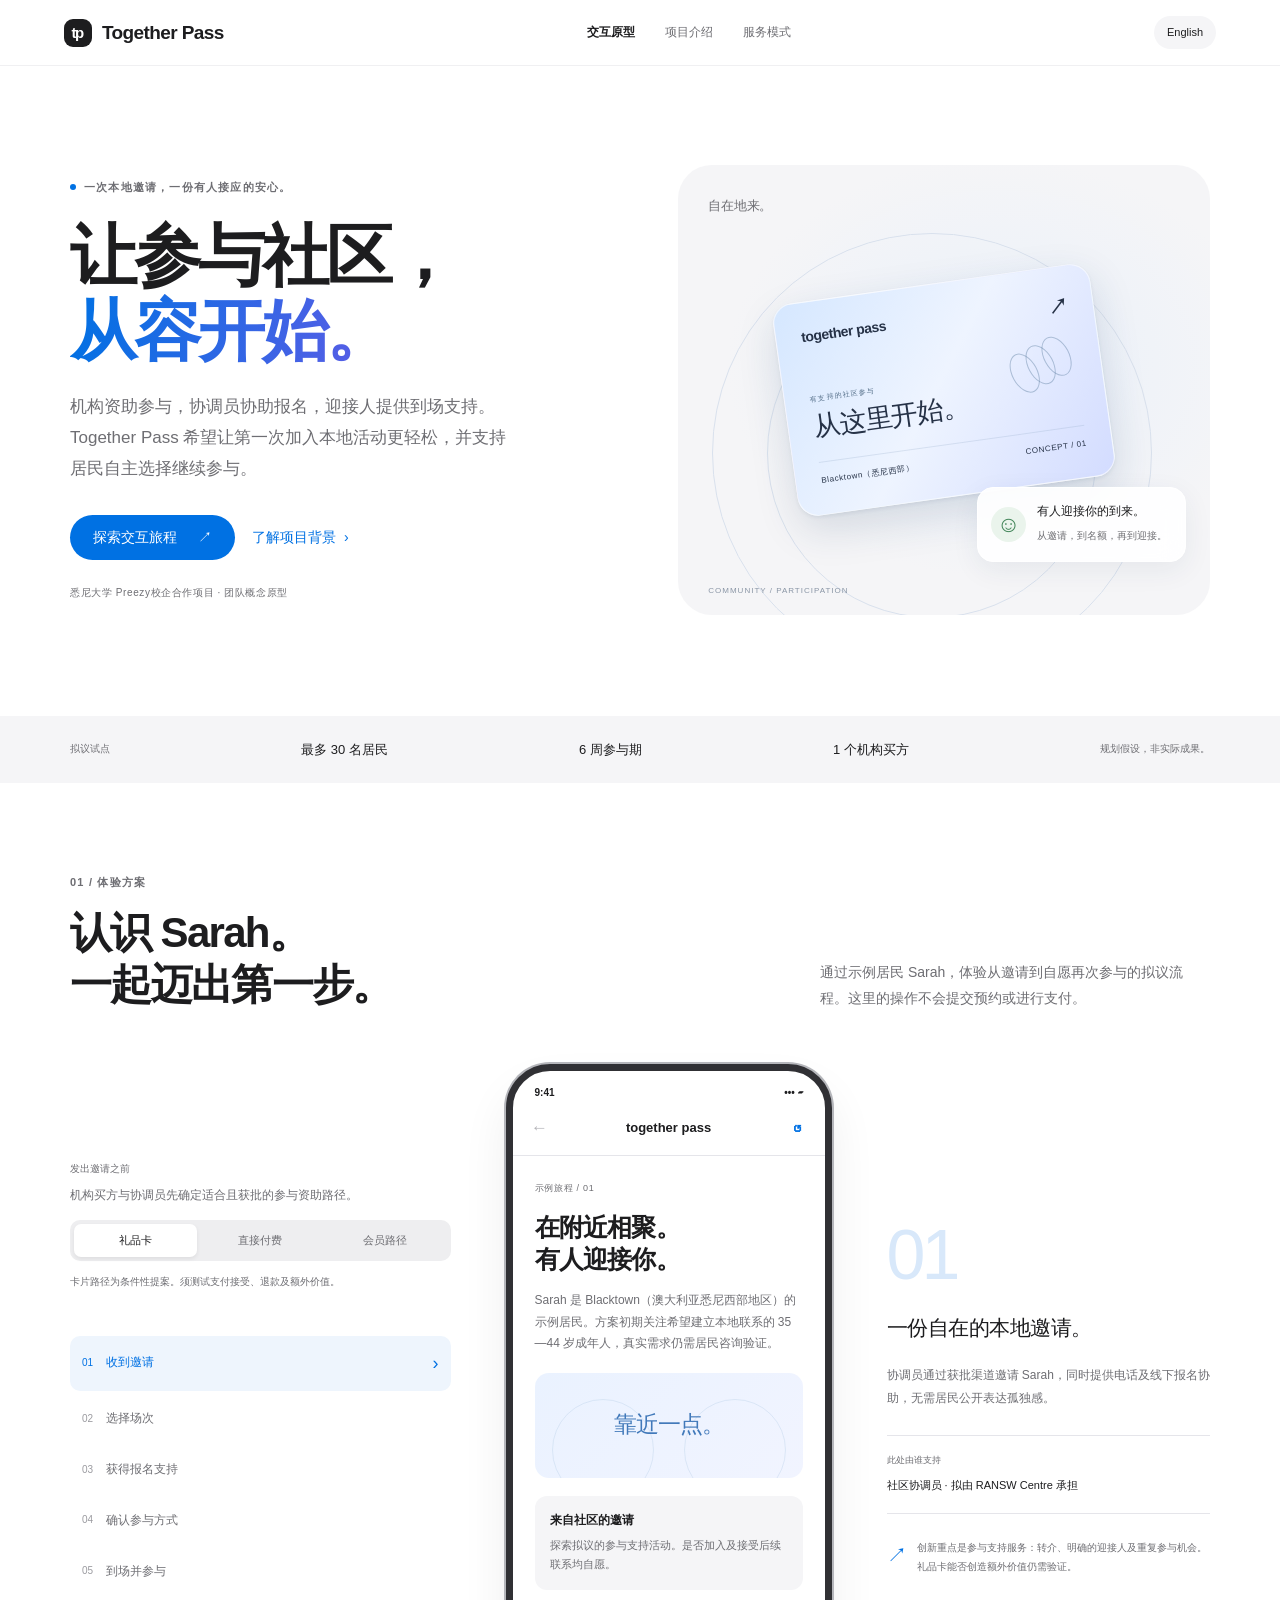
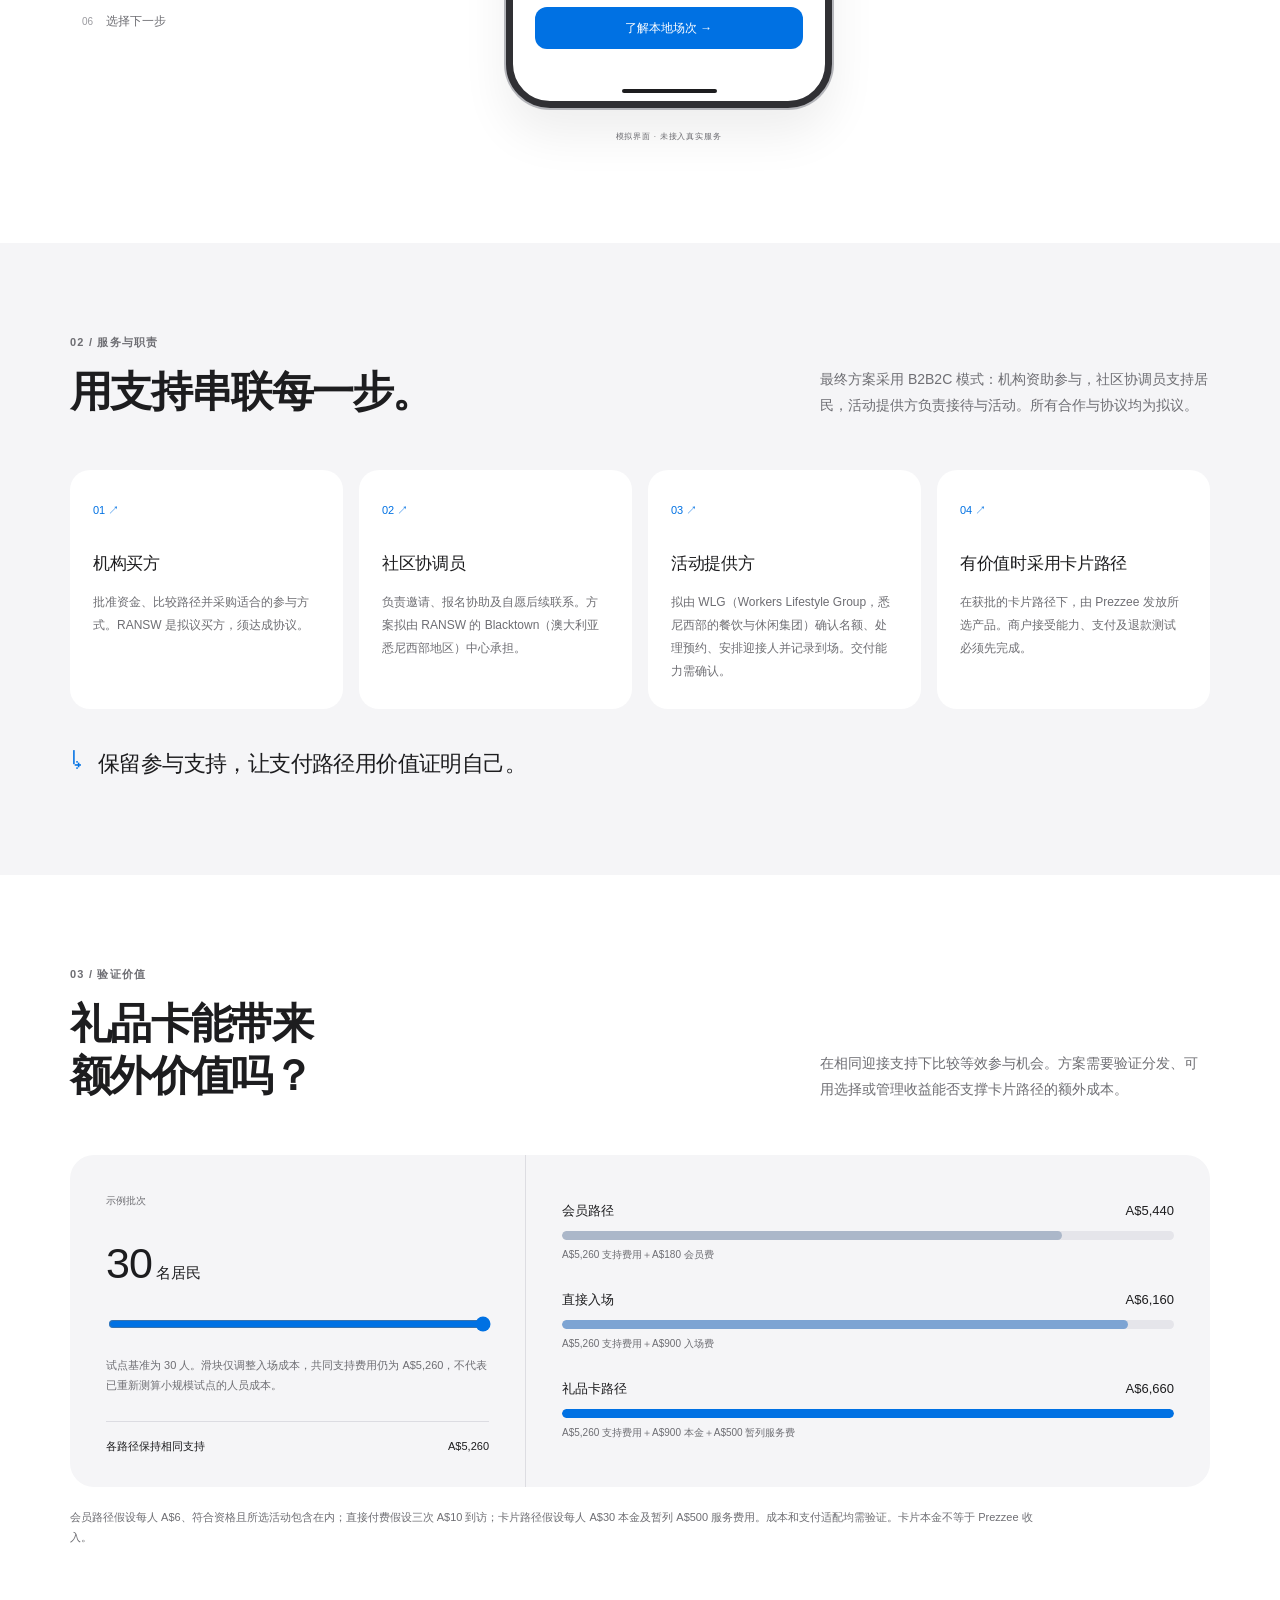
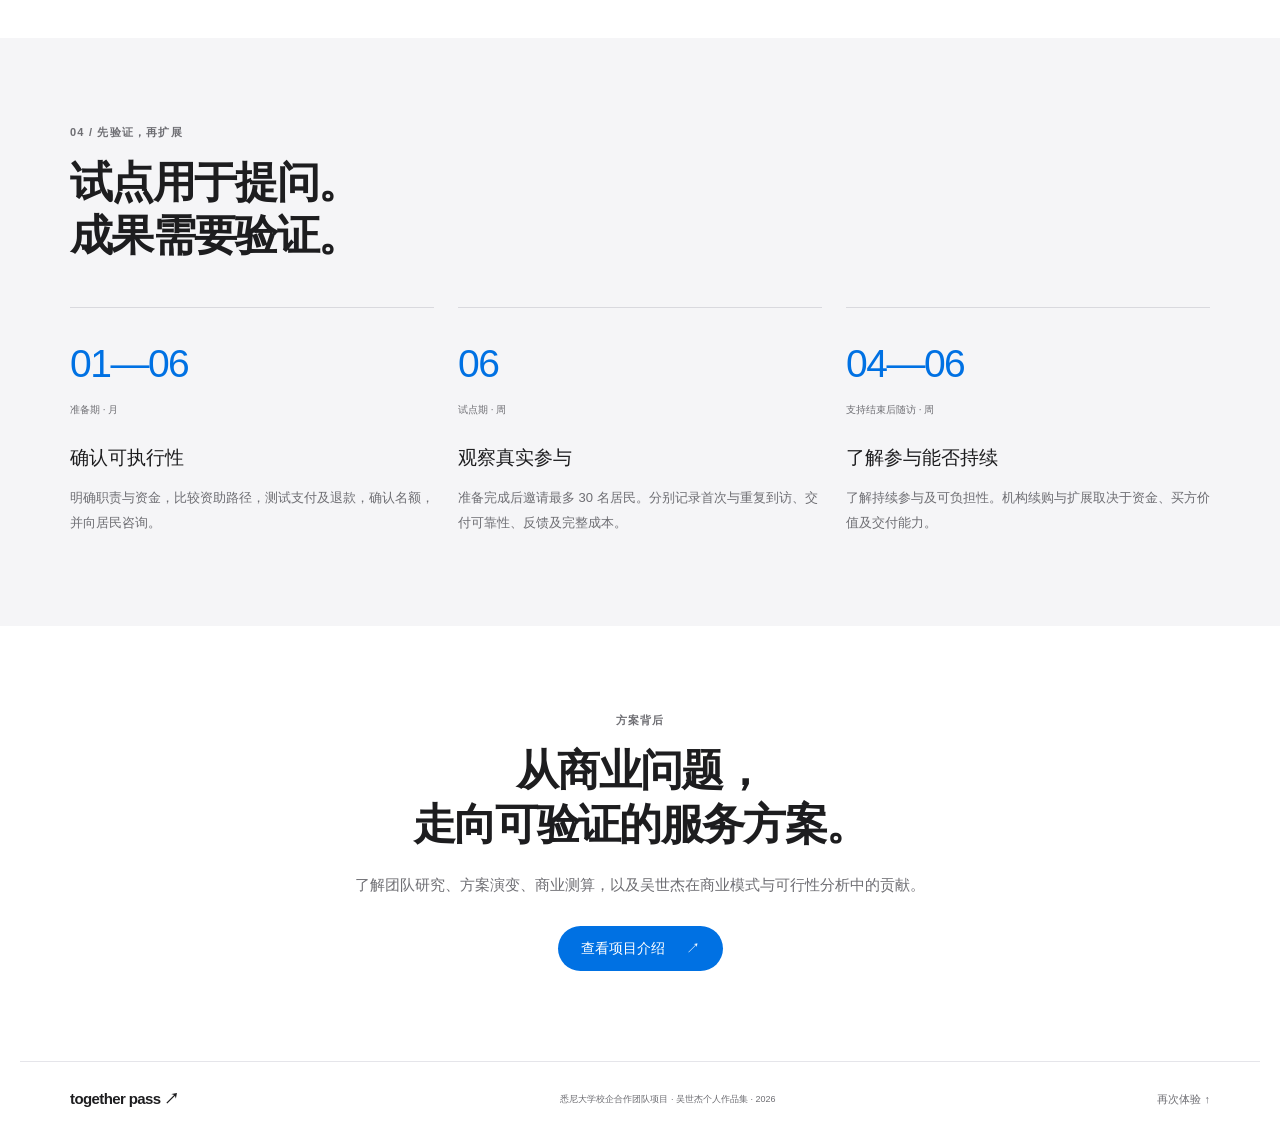
==== index.html @ b53e5f8d "Publish Together Pass showcase in its dedicated repository" ====
<!doctype html><html lang="zh-CN"><head><meta charset="UTF-8"><meta name="viewport" content="width=device-width,initial-scale=1"><meta name="description" content="Together Pass 是悉尼大学校企合作团队项目的机构资助社区参与方案。在这里体验居民参与旅程、资助路径与试点测算。"><meta name="theme-color" content="#f5f5f7"><title>Together Pass · 社区参与支持原型</title><link rel="stylesheet" href="style.css"></head><body>
<header><a class="brand" href="index.html"><span class="brandmark">tp</span>Together Pass</a><nav aria-label="页面导航"><a href="index.html" aria-current="page" data-en="Interactive prototype" data-zh="交互原型"></a><a href="about.html" data-en="About the project" data-zh="项目介绍"></a><a href="index.html#model" data-en="Service model" data-zh="服务模式"></a></nav><button class="lang" id="lang" aria-label="切换为英文">English</button></header>
<main><section class="hero wrap"><div class="hero-copy"><div class="eyebrow"><span class="dot"></span><span data-en="A LOCAL INVITATION. A HUMAN WELCOME." data-zh="一次本地邀请，一份有人接应的安心。"></span></div><h1 data-en="A supported start.<br>A local <i>connection.</i>" data-zh="让参与社区，<br><i>从容开始。</i>"></h1><p class="lede" data-en="An institution funds access. A coordinator helps you join. A named host welcomes you. Explore a proposed service that supports the first visit and the choice to return." data-zh="机构资助参与，协调员协助报名，迎接人提供到场支持。Together Pass 希望让第一次加入本地活动更轻松，并支持居民自主选择继续参与。"></p><a class="button dark" href="#experience"><span data-en="Explore the interactive journey" data-zh="探索交互旅程"></span><span>↗</span></a><a class="hero-about" href="about.html" data-en="Discover the project <span>›</span>" data-zh="了解项目背景 <span>›</span>"></a><div class="hero-caption" data-en="UNIVERSITY OF SYDNEY · INDUSTRY COLLABORATION · GROUP PROJECT" data-zh="悉尼大学 Preezy校企合作项目 · 团队概念原型"></div></div><div class="hero-art" aria-label="Illustration of a community invitation"><div class="orbit o1"></div><div class="orbit o2"></div><span class="art-note" data-en="Come as you are." data-zh="自在地来。"></span><div class="pass"><div class="pass-top">together pass <span>↗</span></div><div class="pass-symbol"><span></span><span></span><span></span></div><div class="pass-label" data-en="SUPPORTED COMMUNITY ACCESS" data-zh="有支持的社区参与"></div><h2 data-en="A place to begin." data-zh="从这里开始。"></h2><div class="pass-bottom"><span data-en="BLACKTOWN, WESTERN SYDNEY" data-zh="Blacktown（悉尼西部）"></span><span>CONCEPT / 01</span></div></div><div class="welcome-note"><span class="mini-people">☺</span><div><strong data-en="Someone to welcome you." data-zh="有人迎接你的到来。"></strong><small data-en="An invitation. A place. A welcome." data-zh="从邀请，到名额，再到迎接。"></small></div></div><span class="art-index">COMMUNITY / PARTICIPATION</span></div></section>
<div class="context-strip"><div class="wrap"><span data-en="PROPOSED PILOT" data-zh="拟议试点"></span><strong data-en="Up to 30 residents" data-zh="最多 30 名居民"></strong><strong data-en="6 weeks of participation" data-zh="6 周参与期"></strong><strong data-en="1 institutional buyer" data-zh="1 个机构买方"></strong><span data-en="Planning assumptions, not results." data-zh="规划假设，非实际成果。"></span></div></div>
<section class="wrap experience" id="experience"><div class="section-heading"><div><div class="eyebrow" data-en="01 / EXPERIENCE THE IDEA" data-zh="01 / 体验方案"></div><h2 data-en="Meet Sarah.<br>Take the first step." data-zh="认识 Sarah。<br>一起迈出第一步。"></h2></div><p data-en="An illustrative resident, a proposed service. Try the journey from invitation to a voluntary next visit. Nothing here submits a booking or processes a payment." data-zh="通过示例居民 Sarah，体验从邀请到自愿再次参与的拟议流程。这里的操作不会提交预约或进行支付。"></p></div><div class="demo-grid"><div class="journey-left"><div class="route-label" data-en="BEFORE THE INVITATION" data-zh="发出邀请之前"></div><p class="route-intro" data-en="The buyer and coordinator select a suitable, approved access route first." data-zh="机构买方与协调员先确定适合且获批的参与资助路径。"></p><div class="route-picker" role="group" aria-label="Illustrative access route"><button data-route="card"></button><button data-route="direct"></button><button data-route="member"></button></div><p class="route-warning" id="route-warning"></p><div id="steps" class="steps"></div></div><div class="phone-column"><div class="phone"><div class="phone-status"><span>9:41</span><span>••• ▰</span></div><div class="phone-nav"><button id="back" aria-label="Previous step">←</button><span>together pass</span><button id="reset" aria-label="Reset demo">↺</button></div><div id="phone-content" aria-live="polite"></div><div class="phone-home"></div></div><div class="simulation" data-en="SIMULATED INTERFACE · NO LIVE INTEGRATIONS" data-zh="模拟界面 · 未接入真实服务"></div></div><aside class="journey-aside"><div class="aside-number" id="step-number">01</div><h3 id="aside-title"></h3><p id="aside-description"></p><div class="handoff"><span data-en="WHO HELPS HERE" data-zh="此处由谁支持"></span><strong id="aside-owner"></strong></div><div class="quiet-note"><span>↗</span><p data-en="The innovation is the supported service: referrals, a named host and repeat opportunities. Whether a gift card adds value still needs testing." data-zh="创新重点是参与支持服务：转介、明确的迎接人及重复参与机会。礼品卡能否创造额外价值仍需验证。"></p></div></aside></div></section>
<section class="model-section" id="model"><div class="wrap"><div class="section-heading"><div><div class="eyebrow" data-en="02 / A SERVICE, SHARED RESPONSIBILITIES" data-zh="02 / 服务与职责"></div><h2 data-en="Support connects the pieces." data-zh="用支持串联每一步。"></h2></div><p data-en="The final proposal is B2B2C: an institution funds access, a community coordinator supports residents, and an activity provider hosts them. Partners and agreements remain proposed." data-zh="最终方案采用 B2B2C 模式：机构资助参与，社区协调员支持居民，活动提供方负责接待与活动。所有合作与协议均为拟议。"></p></div><div class="roles"><article><span class="role-icon">01 ↗</span><h3 data-en="Institutional buyer" data-zh="机构买方"></h3><p data-en="Approves funds, compares routes and purchases suitable access. RANSW is the proposed buyer, subject to agreement." data-zh="批准资金、比较路径并采购适合的参与方式。RANSW 是拟议买方，须达成协议。"></p></article><article><span class="role-icon">02 ↗</span><h3 data-en="Community coordinator" data-zh="社区协调员"></h3><p data-en="Manages invitations, registration help and opt-in follow-up. The proposal places this role at RANSW’s Blacktown Centre." data-zh="负责邀请、报名协助及自愿后续联系。方案拟由 RANSW 的 Blacktown（澳大利亚悉尼西部地区）中心承担。"></p></article><article><span class="role-icon">03 ↗</span><h3 data-en="Activity provider" data-zh="活动提供方"></h3><p data-en="Workers Lifestyle Group (WLG), a Western Sydney hospitality and leisure group, is the proposed provider: confirms places, handles bookings, names a host and records visits. Capacity needs confirmation." data-zh="拟由 WLG（Workers Lifestyle Group，悉尼西部的餐饮与休闲集团）确认名额、处理预约、安排迎接人并记录到场。交付能力需确认。"></p></article><article><span class="role-icon">04 ↗</span><h3 data-en="Card delivery, if useful" data-zh="有价值时采用卡片路径"></h3><p data-en="On an approved card route, Prezzee would deliver the selected product. Merchant acceptance and payment/refund tests come first." data-zh="在获批的卡片路径下，由 Prezzee 发放所选产品。商户接受能力、支付及退款测试必须先完成。"></p></article></div><div class="principle"><span>↳</span><p data-en="Keep the welcome. Choose the payment route that earns its place." data-zh="保留参与支持，让支付路径用价值证明自己。"></p></div></div></section>
<section class="wrap economics" id="economics"><div class="section-heading"><div><div class="eyebrow" data-en="03 / TEST THE VALUE" data-zh="03 / 验证价值"></div><h2 data-en="Does a card make<br>the difference?" data-zh="礼品卡能带来<br>额外价值吗？"></h2></div><p data-en="Compare equivalent access with the same welcome support. The proposal asks whether distribution, usable choice or administration benefits justify the card premium." data-zh="在相同迎接支持下比较等效参与机会。方案需要验证分发、可用选择或管理收益能否支撑卡片路径的额外成本。"></p></div><div class="cost-panel"><div class="cost-control"><span data-en="ILLUSTRATIVE COHORT" data-zh="示例批次"></span><h3><b id="count">30</b> <span data-en="residents" data-zh="名居民"></span></h3><input aria-label="Illustrative resident count" type="range" min="1" max="30" value="30" id="resident-count"><p data-en="The pilot reference case is 30 residents. This sensitivity tool changes access costs only; shared support stays at A$5,260. It does not re-cost staffing for a smaller pilot." data-zh="试点基准为 30 人。滑块仅调整入场成本，共同支持费用仍为 A$5,260，不代表已重新测算小规模试点的人员成本。"></p><div class="cost-key"><span data-en="Equal support in every route" data-zh="各路径保持相同支持"></span><strong>A$5,260</strong></div></div><div class="cost-bars" id="cost-bars"></div></div><p class="footnote" data-en="Membership assumes eligibility and included activities at A$6 per resident. Direct entry assumes three A$10 visits. Cards assume A$30 principal per resident plus a provisional A$500 service provision. All costs and acceptance require validation. Card principal is not Prezzee revenue." data-zh="会员路径假设每人 A$6、符合资格且所选活动包含在内；直接付费假设三次 A$10 到访；卡片路径假设每人 A$30 本金及暂列 A$500 服务费用。成本和支付适配均需验证。卡片本金不等于 Prezzee 收入。"></p></section>
<section class="roadmap-section"><div class="wrap"><div class="eyebrow" data-en="04 / VALIDATE BEFORE EXPANDING" data-zh="04 / 先验证，再扩展"></div><h2 data-en="A pilot is a question.<br>Not a promised outcome." data-zh="试点用于提问。<br>成果需要验证。"></h2><div class="roadmap"><article><span>01—06</span><small data-en="PREPARATION · MONTHS" data-zh="准备期 · 月"></small><h3 data-en="Make it workable" data-zh="确认可执行性"></h3><p data-en="Agree roles and funding, compare access routes, test payment and refunds, confirm capacity and consult residents." data-zh="明确职责与资金，比较资助路径，测试支付及退款，确认名额，并向居民咨询。"></p></article><article><span>06</span><small data-en="PILOT · WEEKS" data-zh="试点期 · 周"></small><h3 data-en="Observe participation" data-zh="观察真实参与"></h3><p data-en="After preparation, invite up to 30 residents. Record first and return visits, delivery reliability, feedback and full costs separately." data-zh="准备完成后邀请最多 30 名居民。分别记录首次与重复到访、交付可靠性、反馈及完整成本。"></p></article><article><span>04—06</span><small data-en="FOLLOW-UP · WEEKS AFTER SUPPORT" data-zh="支持结束后随访 · 周"></small><h3 data-en="See what continues" data-zh="了解参与能否持续"></h3><p data-en="Check continued attendance and affordability. Repeat orders and expansion depend on funding, buyer value and delivery capacity." data-zh="了解持续参与及可负担性。机构续购与扩展取决于资金、买方价值及交付能力。"></p></article></div></div></section>
<section class="project-teaser wrap"><div class="eyebrow" data-en="BEHIND THE CONCEPT" data-zh="方案背后"></div><h2 data-en="From a business question<br>to a service worth testing." data-zh="从商业问题，<br>走向可验证的服务方案。"></h2><p data-en="Explore the team’s research, design refinement, financial assumptions and Shijie Wu’s contribution." data-zh="了解团队研究、方案演变、商业测算，以及吴世杰在商业模式与可行性分析中的贡献。"></p><a class="button dark" href="about.html"><span data-en="About the project" data-zh="查看项目介绍"></span><span>↗</span></a></section>
</main><footer class="wrap"><a class="brand" href="#">together pass ↗</a><span data-en="UNIVERSITY OF SYDNEY · GROUP PROJECT · SHIJIE WU · 2026" data-zh="悉尼大学校企合作团队项目 · 吴世杰个人作品集 · 2026"></span><a href="#experience" data-en="Try again ↑" data-zh="再次体验 ↑"></a></footer><script src="app.js"></script></body></html>
---- style.css ----
:root{--paper:#fff;--ink:#1d1d1f;--muted:#6e6e73;--blue:#0071e3;--line:#d2d2d7;--soft:#f5f5f7;--plum:#1d1d1f;--orange:#0071e3;--cream:#f5f5f7}*{box-sizing:border-box}html{scroll-behavior:smooth;scroll-padding-top:86px}body{margin:0;background:var(--paper);color:var(--ink);font-family:-apple-system,BlinkMacSystemFont,'SF Pro Display','SF Pro Text','Helvetica Neue','PingFang SC','Microsoft YaHei',sans-serif;font-size:15px;line-height:1.65;-webkit-font-smoothing:antialiased}button,input,select,a{-webkit-tap-highlight-color:transparent}button,a{touch-action:manipulation}button{font:inherit;cursor:pointer}a{color:inherit;text-decoration:none}button:focus-visible,a:focus-visible,input:focus-visible,select:focus-visible,summary:focus-visible{outline:3px solid #0071e399;outline-offset:5px}button:disabled{cursor:not-allowed}header{height:66px;display:flex;align-items:center;justify-content:space-between;padding:0 max(5%,calc((100vw - 1220px)/2));border-bottom:1px solid #d2d2d755;background:#ffffffda;backdrop-filter:blur(24px);-webkit-backdrop-filter:blur(24px);position:sticky;top:0;z-index:20;gap:25px}.brand{font-weight:600;font-size:19px;display:flex;align-items:center;gap:10px;letter-spacing:-.6px;white-space:nowrap}.brandmark{background:#1d1d1f;color:white;border-radius:9px;width:28px;height:28px;font-size:15px;letter-spacing:-1.5px;text-align:center;line-height:28px;padding-right:2px}.edition{display:none}nav{display:flex;gap:30px;font-size:12px;align-items:center}nav a{color:var(--muted);white-space:nowrap}nav a:hover,nav a[aria-current]{color:var(--ink)}nav a[aria-current]{font-weight:600}.lang{border:0;background:#f5f5f7;border-radius:20px;padding:7px 13px;font-size:11px;color:var(--ink)}.wrap{max-width:1240px;margin:auto;padding-left:50px;padding-right:50px}.hero{display:grid;grid-template-columns:1.05fr 1fr;gap:50px;align-items:center;padding-top:88px;padding-bottom:90px;min-height:650px}.eyebrow{font-size:11px;letter-spacing:1.2px;font-weight:600;color:var(--muted);display:flex;align-items:center;gap:8px}.dot{width:6px;height:6px;border-radius:50%;background:var(--blue)}h1,h2,h3,h4,p{margin-top:0}h1{font-size:clamp(50px,5.2vw,70px);font-weight:600;line-height:1.12;letter-spacing:-3px;margin:23px 0 24px}h1 i{font-style:normal;background:linear-gradient(100deg,#0071e3,#5e5ce6);background-clip:text;-webkit-background-clip:text;color:transparent}.lede{font-size:17px;line-height:1.8;color:var(--muted);max-width:450px;margin-bottom:28px}.button{border:0;display:inline-flex;justify-content:center;align-items:center;gap:21px;padding:12px 23px;border-radius:25px;font-weight:400;font-size:14px;line-height:1.5}.dark{background:var(--blue);color:#fff}.dark:hover{background:#0077ed}.hero-about{display:inline-flex;color:var(--blue);align-items:center;gap:8px;font-size:14px;margin:14px 0 0 17px}.hero-caption{font-size:10px;color:var(--muted);letter-spacing:.6px;margin-top:25px}.hero-art{height:450px;position:relative;display:flex;align-items:center;justify-content:center;background:radial-gradient(ellipse at 60% 45%,#d7e9ff66,transparent 60%),var(--soft);border-radius:34px;overflow:hidden}.orbit{position:absolute;border:1px solid #d9e1ed;border-radius:50%;width:440px;height:440px;left:34px;top:68px}.o2{width:330px;height:330px;left:89px;top:123px}.art-note{position:absolute;top:30px;left:30px;font-size:13px;color:var(--muted);letter-spacing:-.2px}.pass{position:relative;transform:rotate(-8deg);width:320px;height:214px;box-shadow:0 15px 40px #193c6426,0 2px 4px #132b4a12;border:1px solid #fff9;border-radius:20px;background:linear-gradient(125deg,#d5e7ff 0%,#eef4ff 48%,#d3dcff 100%);padding:23px 25px;color:#263247}.pass-top{display:flex;justify-content:space-between;font-size:14px;font-weight:600;letter-spacing:-.5px}.pass-top>span{font-size:20px}.pass-symbol{display:flex;position:absolute;right:29px;top:72px;gap:0;transform:rotate(-20deg)}.pass-symbol span{height:42px;width:26px;border:1px solid #54759966;border-radius:50%;margin-left:-8px}.pass-label{font-size:7px;letter-spacing:1.2px;margin-top:35px;color:#56708a}.pass h2{font-size:27px;font-weight:500;letter-spacing:-1px;margin:6px 0 18px}.pass-bottom{display:flex;justify-content:space-between;border-top:1px solid #93a8c544;padding-top:11px;font-size:8px;letter-spacing:.6px}.welcome-note{position:absolute;bottom:53px;right:24px;display:flex;align-items:center;gap:11px;background:#ffffffe8;backdrop-filter:blur(12px);padding:14px 18px 14px 13px;border:1px solid white;border-radius:16px;box-shadow:0 8px 28px #16365612}.mini-people{background:#eaf4ec;color:#408457;display:flex;align-items:center;justify-content:center;font-size:23px;border-radius:50%;width:35px;height:35px}.welcome-note strong{font-size:12px;display:block;font-weight:500}.welcome-note small{font-size:10px;color:var(--muted)}.art-index{position:absolute;bottom:18px;left:30px;font-size:8px;letter-spacing:1px;color:#8995a5}.context-strip{background:var(--soft)}.context-strip .wrap{display:flex;align-items:center;justify-content:space-between;gap:15px;padding-top:23px;padding-bottom:23px}.context-strip span{font-size:10px;color:var(--muted)}.context-strip strong{font-size:13px;font-weight:500}.section-heading{display:flex;justify-content:space-between;gap:45px;align-items:flex-end;margin-bottom:52px}.section-heading h2,h2{font-size:42px;line-height:1.25;letter-spacing:-1.7px;font-weight:600;margin:15px 0 0}.section-heading>p{color:var(--muted);max-width:390px;font-size:14px;line-height:1.85;margin:0}.experience{padding-top:90px;padding-bottom:100px}.demo-grid{display:grid;grid-template-columns:1fr 350px .85fr;gap:43px;align-items:center}.route-label{font-size:10px;color:var(--muted);font-weight:500}.route-intro{font-size:12px;color:var(--muted);margin:8px 0 15px}.route-picker{display:flex;border-radius:10px;padding:4px;gap:2px;background:#eeeef0}.route-picker button{border:0;background:none;color:var(--muted);font-size:11px;padding:7px 6px;flex:1;border-radius:7px;white-space:nowrap}.route-picker button.active{background:#fff;color:var(--ink);box-shadow:0 2px 4px #00000012}.route-warning{font-size:10px;color:var(--muted);min-height:43px;margin:12px 0 20px;line-height:1.8}.steps{display:flex;flex-direction:column;gap:5px}.step{width:100%;display:flex;gap:13px;align-items:center;border:0;border-radius:10px;background:transparent;padding:13px 12px;text-align:left;font-size:12px;color:var(--muted)}.step span{font-size:10px;color:#9b9ba0}.step.active{font-weight:500;color:var(--blue);background:#eef5fd}.step.active span{color:var(--blue)}.step.active:after{content:'›';font-size:18px;margin-left:auto;color:var(--blue)}.phone{width:326px;margin:auto;background:#fff;border:7px solid #303034;border-radius:44px;box-shadow:0 0 0 2px #b5b6bb,0 26px 48px #00000012;height:644px;position:relative;overflow:hidden}.phone-status{padding:14px 22px 6px;display:flex;justify-content:space-between;font-size:10px;font-weight:600}.phone-nav{display:flex;align-items:center;justify-content:space-between;border-bottom:1px solid #e5e5ea;padding:6px 12px 12px;font-size:13px;font-weight:600}.phone-nav button{background:transparent;border:0;font-size:17px;width:30px;height:30px;color:var(--blue)}.phone-nav button:disabled{color:#b3b3b8}.phone-home{width:95px;height:4px;background:var(--ink);border-radius:5px;position:absolute;bottom:8px;left:calc(50% - 47px)}#phone-content{height:515px;overflow:auto;padding:25px 22px 30px;scrollbar-width:thin}.screen-tag{font-size:9px;letter-spacing:.7px;color:var(--muted)}.phone h3{font-size:25px;letter-spacing:-.8px;line-height:1.3;margin:15px 0 14px;font-weight:600}.phone p{font-size:12px;color:var(--muted);line-height:1.8;margin-bottom:17px}.phone .phone-button{display:block;width:100%;border:0;background:var(--blue);color:white;padding:12px 9px;font-size:12px;border-radius:12px;margin-top:17px;line-height:1.5}.phone .secondary{background:#f2f2f7;color:var(--blue);margin-top:8px}.screen-art{height:105px;background:linear-gradient(135deg,#eaf2ff,#f1f4ff);position:relative;border-radius:14px;margin:18px 0;display:flex;align-items:center;justify-content:center;overflow:hidden}.screen-art:before,.screen-art:after{content:'';position:absolute;width:100px;height:100px;border-radius:50%;border:1px solid #b9cfe866}.screen-art:before{left:17px;top:26px}.screen-art:after{right:17px;top:26px}.screen-art span{font-size:23px;z-index:1;color:#4179ba;letter-spacing:-1px}.info-card{padding:15px;background:var(--soft);border-radius:12px;margin:14px 0;font-size:12px}.info-card strong{display:block;font-size:12px;font-weight:600;margin-bottom:5px}.info-card small{display:block;color:var(--muted);font-size:11px;line-height:1.8}.phone label{display:block;font-size:11px;font-weight:500;margin:14px 0}.phone select{width:100%;padding:12px;margin-top:7px;background:#f5f5f7;border:1px solid #dedee3;border-radius:10px;font:12px -apple-system,BlinkMacSystemFont,sans-serif;color:var(--ink)}.demo-check{display:flex!important;gap:8px;align-items:flex-start;font-size:11px!important;font-weight:400!important;line-height:1.75}.demo-check input{margin-top:4px;accent-color:var(--blue);width:15px;height:15px;flex:none}.phone-button:disabled{opacity:.4}.phone .success{color:#248a3d;background:#e9f6ed;text-align:center;font-size:25px;padding:8px;border-radius:50%;width:48px;height:48px;line-height:32px;margin:9px 0 20px}.phone .mock-card{background:linear-gradient(125deg,#e3edff,#d8dfff);color:#283854;border-radius:14px;padding:17px;margin:18px 0}.mock-card small{font-size:9px}.mock-card b{font-size:33px;display:block;font-weight:500;margin:7px 0}.mock-card span{font-size:9px}.simulation{text-align:center;font-size:8px;letter-spacing:.8px;color:var(--muted);margin-top:22px}.aside-number{font-size:70px;letter-spacing:-4px;font-weight:500;line-height:1;color:#d8e8fa;margin-bottom:23px}.journey-aside h3{font-size:21px;letter-spacing:-.5px;line-height:1.45;font-weight:500}.journey-aside>p{font-size:12px;line-height:1.9;color:var(--muted)}.handoff{border-top:1px solid #e5e5ea;border-bottom:1px solid #e5e5ea;padding:17px 0;margin-top:25px}.handoff span{font-size:9px;display:block;color:var(--muted);margin-bottom:4px}.handoff strong{font-size:11px;font-weight:500}.quiet-note{display:flex;gap:10px;margin-top:25px}.quiet-note>span{color:var(--blue);font-size:20px}.quiet-note p{font-size:10px;color:var(--muted);line-height:1.85}.model-section{background:var(--soft);padding:90px 0}.roles{display:grid;grid-template-columns:repeat(4,1fr);gap:16px}.roles article{padding:27px 23px;background:white;border-radius:20px}.role-icon{font-size:11px;color:var(--blue)}.roles h3{font-size:17px;font-weight:500;letter-spacing:-.3px;margin:28px 0 13px}.roles p{font-size:12px;color:var(--muted);line-height:1.9;margin:0}.principle{padding-top:34px;display:flex;gap:15px;align-items:center}.principle span{font-size:25px;color:var(--blue)}.principle p{font-size:22px;font-weight:500;margin:0;letter-spacing:-.6px}.economics{padding-top:90px;padding-bottom:90px}.cost-panel{background:var(--soft);display:grid;grid-template-columns:1fr 1.5fr;border-radius:24px}.cost-control{padding:32px 36px;border-right:1px solid #dddde2}.cost-control>span{font-size:10px;color:var(--muted)}.cost-control h3{font-size:15px;font-weight:400;margin:16px 0 16px}.cost-control b{font-size:43px;font-weight:500;letter-spacing:-1px}.cost-control input{width:100%;accent-color:var(--blue)}.cost-control p{font-size:11px;color:var(--muted);line-height:1.8;margin:16px 0 25px}.cost-key{display:flex;justify-content:space-between;font-size:11px;border-top:1px solid #dcdce2;padding-top:15px;gap:12px}.cost-key strong{font-weight:500}.cost-bars{padding:32px 36px;display:flex;flex-direction:column;justify-content:center;gap:26px}.cost-row-top{display:flex;justify-content:space-between;font-size:13px;margin-bottom:9px;gap:12px}.cost-row-top b{font-weight:500;font-variant-numeric:tabular-nums}.bar-track{height:9px;background:#e5e5ea;border-radius:5px;overflow:hidden}.bar{height:100%;background:#abb7c9;transition:width .25s;border-radius:5px}.cost-row:nth-child(2) .bar{background:#7da4d3}.cost-row:nth-child(3) .bar{background:var(--blue)}.cost-row small{font-size:10px;color:var(--muted);display:block;margin-top:7px}.footnote{font-size:11px;color:var(--muted);line-height:1.8;margin:21px 0 0;max-width:980px}.roadmap-section{padding:85px 0 90px;background:var(--soft);color:var(--ink)}.roadmap-section>.wrap>h2{font-size:43px;margin-bottom:44px}.roadmap-section .eyebrow{color:var(--muted)}.roadmap{display:grid;grid-template-columns:repeat(3,1fr);gap:24px}.roadmap article{border-top:1px solid #d9d9de;padding-top:24px}.roadmap article>span{font-size:39px;letter-spacing:-1.5px;color:var(--blue);font-weight:500}.roadmap small{display:block;font-size:10px;color:var(--muted);margin-top:5px}.roadmap h3{font-size:19px;font-weight:500;margin:24px 0 13px}.roadmap p{font-size:13px;color:var(--muted);line-height:1.9;margin:0}.project-teaser{text-align:center;padding-top:85px;padding-bottom:90px}.project-teaser>.eyebrow{justify-content:center}.project-teaser h2{font-size:43px}.project-teaser p{font-size:15px;color:var(--muted);margin:22px auto 28px;max-width:580px}footer{padding-top:25px!important;padding-bottom:25px!important;border-top:1px solid #e5e5ea;display:flex;align-items:center;justify-content:space-between;gap:20px}footer .brand{font-size:15px}footer>span{font-size:9px;color:var(--muted)}footer>a:last-child{font-size:11px;color:var(--muted)}
/* Independent project introduction */
.about-hero{text-align:center;padding-top:90px;padding-bottom:60px}.about-hero>.eyebrow{justify-content:center}.about-hero h1{font-size:68px;letter-spacing:-3px;line-height:1.2;margin:25px 0}.about-hero>p{font-size:19px;line-height:1.8;color:var(--muted);max-width:750px;margin:0 auto 28px}.project-meta{margin:66px 0 0;padding:30px 0;border-top:1px solid #e5e5ea;border-bottom:1px solid #e5e5ea;display:grid;grid-template-columns:repeat(3,1fr);text-align:left;gap:30px}.project-meta span{display:block;font-size:10px;color:var(--muted);margin-bottom:8px}.project-meta strong{font-size:13px;font-weight:500}.case-section{padding-top:65px;padding-bottom:75px}.case-section-heading{display:flex;gap:18px;align-items:baseline;margin-bottom:35px}.chapter{color:var(--blue);font-size:13px;font-weight:500}.case-section-heading h2{font-size:35px;letter-spacing:-1px;margin:0}.case-two{display:grid;grid-template-columns:1fr 1.3fr;gap:70px}.case-lead{font-size:25px;font-weight:500;line-height:1.6;letter-spacing:-.7px;max-width:420px}.case-prose p,.finance-copy p{font-size:15px;color:var(--muted);line-height:1.95;margin-bottom:18px}.case-band{background:var(--soft);padding:70px 0 75px}.method-grid{display:grid;grid-template-columns:repeat(4,1fr);gap:30px}.method-grid article{border-top:1px solid #d5d5da;padding-top:20px}.method-grid article>span{font-size:13px;color:var(--blue)}.method-grid h3{font-size:17px;font-weight:500;margin:23px 0 12px}.method-grid p{font-size:13px;color:var(--muted);line-height:1.9;margin:0}.method-source{color:var(--muted);font-size:11px;margin:28px 0 0}.evolution{background:var(--soft);border-radius:23px;padding:35px;display:grid;grid-template-columns:1fr 40px 1fr;gap:27px;align-items:center}.evolution>div>span{font-size:10px;color:var(--muted)}.evolution h3{font-size:23px;font-weight:500;letter-spacing:-.5px;line-height:1.4;margin:15px 0}.evolution>div:last-child h3{color:var(--blue)}.evolution p{font-size:13px;color:var(--muted);line-height:1.9;margin:0}.evolution-arrow{font-size:25px;color:#a7a7ad}.service-chain{display:grid;grid-template-columns:repeat(3,1fr);gap:35px;margin-top:42px}.service-chain b{font-size:12px;font-weight:500;color:var(--blue)}.service-chain h3{font-size:17px;font-weight:500;margin:12px 0}.service-chain p{font-size:13px;color:var(--muted);line-height:1.9}.case-note{font-size:12px;line-height:1.9;color:var(--muted);margin-bottom:0}.fact-grid{display:grid;grid-template-columns:repeat(4,1fr);gap:24px;margin-bottom:48px}.fact-grid article{background:#fff;border-radius:20px;padding:26px 22px}.fact-grid b{display:block;font-size:35px;font-weight:500;letter-spacing:-1.4px;color:var(--blue);white-space:nowrap}.fact-grid small{font-size:17px}.fact-grid span{display:block;font-size:11px;color:var(--muted);margin-top:10px}.finance-copy{gap:60px;grid-template-columns:1fr 1fr}.finance-copy h3,.case-prose h3{font-size:21px;font-weight:500;margin:0 0 17px}.finance-copy p{font-size:14px}.text-link{font-size:13px;color:var(--blue)}.text-link:hover{text-decoration:underline}.budget-details{margin-top:35px;border-top:1px solid var(--line);border-bottom:1px solid var(--line)}summary{cursor:pointer;font-size:14px;padding:19px 0;color:var(--ink)}.table-scroll{overflow:auto}table{width:100%;border-collapse:collapse;font-size:13px}caption{font-size:11px;color:var(--muted);text-align:left;padding:12px 0 17px}th,td{padding:12px 14px;border-bottom:1px solid #dedee3;text-align:left}th{font-weight:500}th:last-child,td:last-child{text-align:right;font-variant-numeric:tabular-nums}thead{background:#e9e9ed}tfoot{background:#e9e9ed}.budget-details>p{font-size:11px;color:var(--muted);margin:17px 0 20px}.growth-card{background:var(--soft);padding:30px;border-radius:22px;align-self:start}.growth-card>span{font-size:10px;color:var(--muted)}.growth-card>strong{display:block;font-size:25px;font-weight:500;letter-spacing:-.6px;margin:15px 0 20px;line-height:1.5}.growth-card p{font-size:13px;color:var(--muted);line-height:1.9}.growth-card p:last-child{margin-bottom:0}.contribution{display:flex;gap:20px;border-top:1px solid var(--line);padding:20px 0}.contribution:first-child{padding-top:0;border:0}.contribution>span{font-size:10px;color:var(--blue);padding-top:3px}.contribution h4{font-size:16px;font-weight:500;margin:0 0 10px}.contribution p{font-size:13px;color:var(--muted);line-height:1.9;margin:0}.project-provenance h2{font-size:35px;margin-bottom:25px}.project-provenance>p{font-size:13px;color:var(--muted);line-height:1.95;max-width:950px}.about-end{margin-top:35px}
@media(min-width:1450px){.hero{padding-top:105px;padding-bottom:105px}}@media(max-width:1080px){.wrap{padding-left:32px;padding-right:32px}.demo-grid{grid-template-columns:1fr 350px;gap:35px}.journey-aside{grid-column:1/-1;display:grid;grid-template-columns:70px 1fr 1.3fr;gap:23px;align-items:center}.journey-aside>*{margin:0!important}.journey-aside .handoff,.quiet-note{display:none}.journey-aside h3{font-size:19px}.hero{gap:35px}.hero-art{height:420px}.pass{width:280px}.hero-about{display:flex;margin-left:0}.roles{grid-template-columns:repeat(2,1fr);gap:18px}.context-strip .wrap>span:last-child{display:none}.case-two{gap:40px}.fact-grid{gap:14px}.fact-grid article{padding:22px 17px}.fact-grid b{font-size:29px}.about-hero h1{font-size:60px}}
@media(max-width:700px){html{scroll-padding-top:112px}header{height:104px;padding:13px 22px;display:grid;grid-template-columns:1fr auto;gap:10px 18px}.brand{font-size:17px;gap:8px}.brandmark{width:24px;height:24px;line-height:24px;font-size:13px;border-radius:7px}nav{grid-row:2;grid-column:1/-1;justify-content:center;gap:35px;font-size:11px}.lang{grid-row:1;grid-column:2;padding:6px 11px;font-size:10px}.wrap{padding-left:23px;padding-right:23px}.hero{grid-template-columns:1fr;padding-top:49px;padding-bottom:45px;gap:36px;text-align:center;min-height:0}.hero-copy>.eyebrow{justify-content:center;font-size:9px;letter-spacing:.6px}h1{font-size:49px;letter-spacing:-2.5px;margin:22px 0}.lede{font-size:15px;line-height:1.85;margin:0 auto 26px}.button{font-size:13px;padding:11px 21px}.hero-about{display:inline-flex;margin:14px 0 0 13px;font-size:13px}.hero-caption{font-size:8px;letter-spacing:0;margin-top:22px}.hero-art{height:342px;max-width:440px;width:100%;margin:auto;border-radius:26px}.art-note{top:22px;left:25px;font-size:12px}.welcome-note{bottom:35px;right:15px;padding:11px 13px;border-radius:14px}.welcome-note strong{font-size:11px}.welcome-note small{font-size:9px}.art-index{bottom:11px;left:24px;font-size:7px}.pass{width:270px;height:201px;padding:20px 23px}.pass h2{font-size:25px}.pass-label{margin-top:28px}.pass-symbol{top:65px}.context-strip .wrap{flex-wrap:wrap;justify-content:center;gap:7px 14px;padding-top:18px;padding-bottom:18px}.context-strip .wrap>span:first-child{width:100%;text-align:center;font-size:9px}.context-strip strong{font-size:11px}.section-heading{display:block;margin-bottom:30px}.section-heading h2,h2{font-size:33px;letter-spacing:-1px}.section-heading>p{margin-top:20px;font-size:13px;max-width:none}.experience,.economics{padding-top:55px;padding-bottom:60px}.demo-grid{display:flex;flex-direction:column;gap:27px}.journey-left{width:100%}.steps{display:flex;flex-direction:row;overflow:auto;gap:7px;padding:2px 1px 7px;scrollbar-width:thin}.step{min-width:126px;width:auto;padding:10px;border:1px solid #e5e5ea;font-size:10px;gap:7px}.step.active{border-color:#c4ddfb}.step.active:after{display:none}.route-warning{min-height:0;margin-bottom:17px}.route-picker button{font-size:12px}.phone-column{width:100%}.phone{width:min(326px,100%);height:644px}.journey-aside{width:100%;display:grid;grid-template-columns:50px 1fr;gap:15px}.aside-number{font-size:43px;letter-spacing:-2px}.journey-aside h3{font-size:18px}.journey-aside>p{grid-column:1/-1;font-size:12px}.model-section,.roadmap-section{padding:55px 0}.roles{gap:12px}.roles article{padding:20px 17px;border-radius:18px}.roles h3{font-size:15px;margin-top:22px}.roles p{font-size:12px}.principle{padding-top:28px;gap:10px}.principle p{font-size:19px;line-height:1.6}.cost-panel{grid-template-columns:1fr;border-radius:22px}.cost-control{border-right:0;border-bottom:1px solid #dddde2;padding:25px}.cost-control p{margin-bottom:17px}.cost-bars{padding:26px 25px}.cost-row-top{font-size:12px}.cost-row small{font-size:10px}.footnote{font-size:11px}.roadmap-section>.wrap>h2{font-size:33px;margin-bottom:30px}.roadmap{grid-template-columns:1fr;gap:25px}.roadmap article>span{font-size:32px}.roadmap h3{margin-top:17px}.roadmap p{font-size:13px}.project-teaser{padding-top:55px;padding-bottom:60px}.project-teaser h2{font-size:31px}.project-teaser p{font-size:14px}footer{flex-wrap:wrap;gap:15px}footer>span{order:3;width:100%;font-size:8px}.about-hero{padding-top:50px;padding-bottom:20px}.about-hero .eyebrow{font-size:9px;letter-spacing:.4px}.about-hero h1{font-size:42px;letter-spacing:-1.8px;margin:22px 0}.about-hero>p{font-size:16px;line-height:1.85}.project-meta{margin-top:40px;gap:20px;grid-template-columns:1fr;padding:25px 0}.project-meta>div{display:flex;justify-content:space-between;gap:15px}.project-meta span{margin:0;white-space:nowrap}.project-meta strong{font-size:11px;text-align:right}.case-section{padding-top:45px;padding-bottom:50px}.case-section-heading{gap:13px;margin-bottom:28px}.case-section-heading h2{font-size:28px;letter-spacing:-1px}.case-two,.finance-copy{grid-template-columns:1fr;gap:25px}.case-lead{font-size:23px;line-height:1.6;margin-bottom:0}.case-prose p,.finance-copy p{font-size:14px}.case-band{padding:48px 0 52px}.method-grid{grid-template-columns:1fr 1fr;gap:28px 20px}.method-grid article>span{font-size:12px}.method-grid h3{font-size:16px;margin-top:16px}.method-grid p{font-size:12px}.method-source{font-size:10px}.evolution{grid-template-columns:1fr;gap:18px;padding:25px;border-radius:20px}.evolution h3{font-size:21px}.evolution-arrow{transform:rotate(90deg);justify-self:center;line-height:1}.service-chain{grid-template-columns:1fr;gap:17px;margin-top:28px}.service-chain>div{border-top:1px solid #e5e5ea;padding-top:17px}.service-chain h3{margin:8px 0}.service-chain p{margin-bottom:0;font-size:13px}.case-note{margin-top:23px}.fact-grid{grid-template-columns:1fr 1fr;gap:12px;margin-bottom:30px}.fact-grid b{font-size:29px}.fact-grid span{font-size:11px;line-height:1.7}.fact-grid article{border-radius:17px;padding:21px 17px}.finance-copy h3,.case-prose h3{font-size:20px}.budget-details{margin-top:28px}.growth-card{padding:25px}.growth-card>strong{font-size:23px}.contributions{margin-top:5px}.contribution h4{font-size:16px}.contribution p{font-size:13px}.project-provenance h2{font-size:29px}.project-provenance>p{font-size:13px}.project-provenance>.text-link{font-size:12px}}
@media(prefers-reduced-motion:reduce){html{scroll-behavior:auto}.bar{transition:none}}
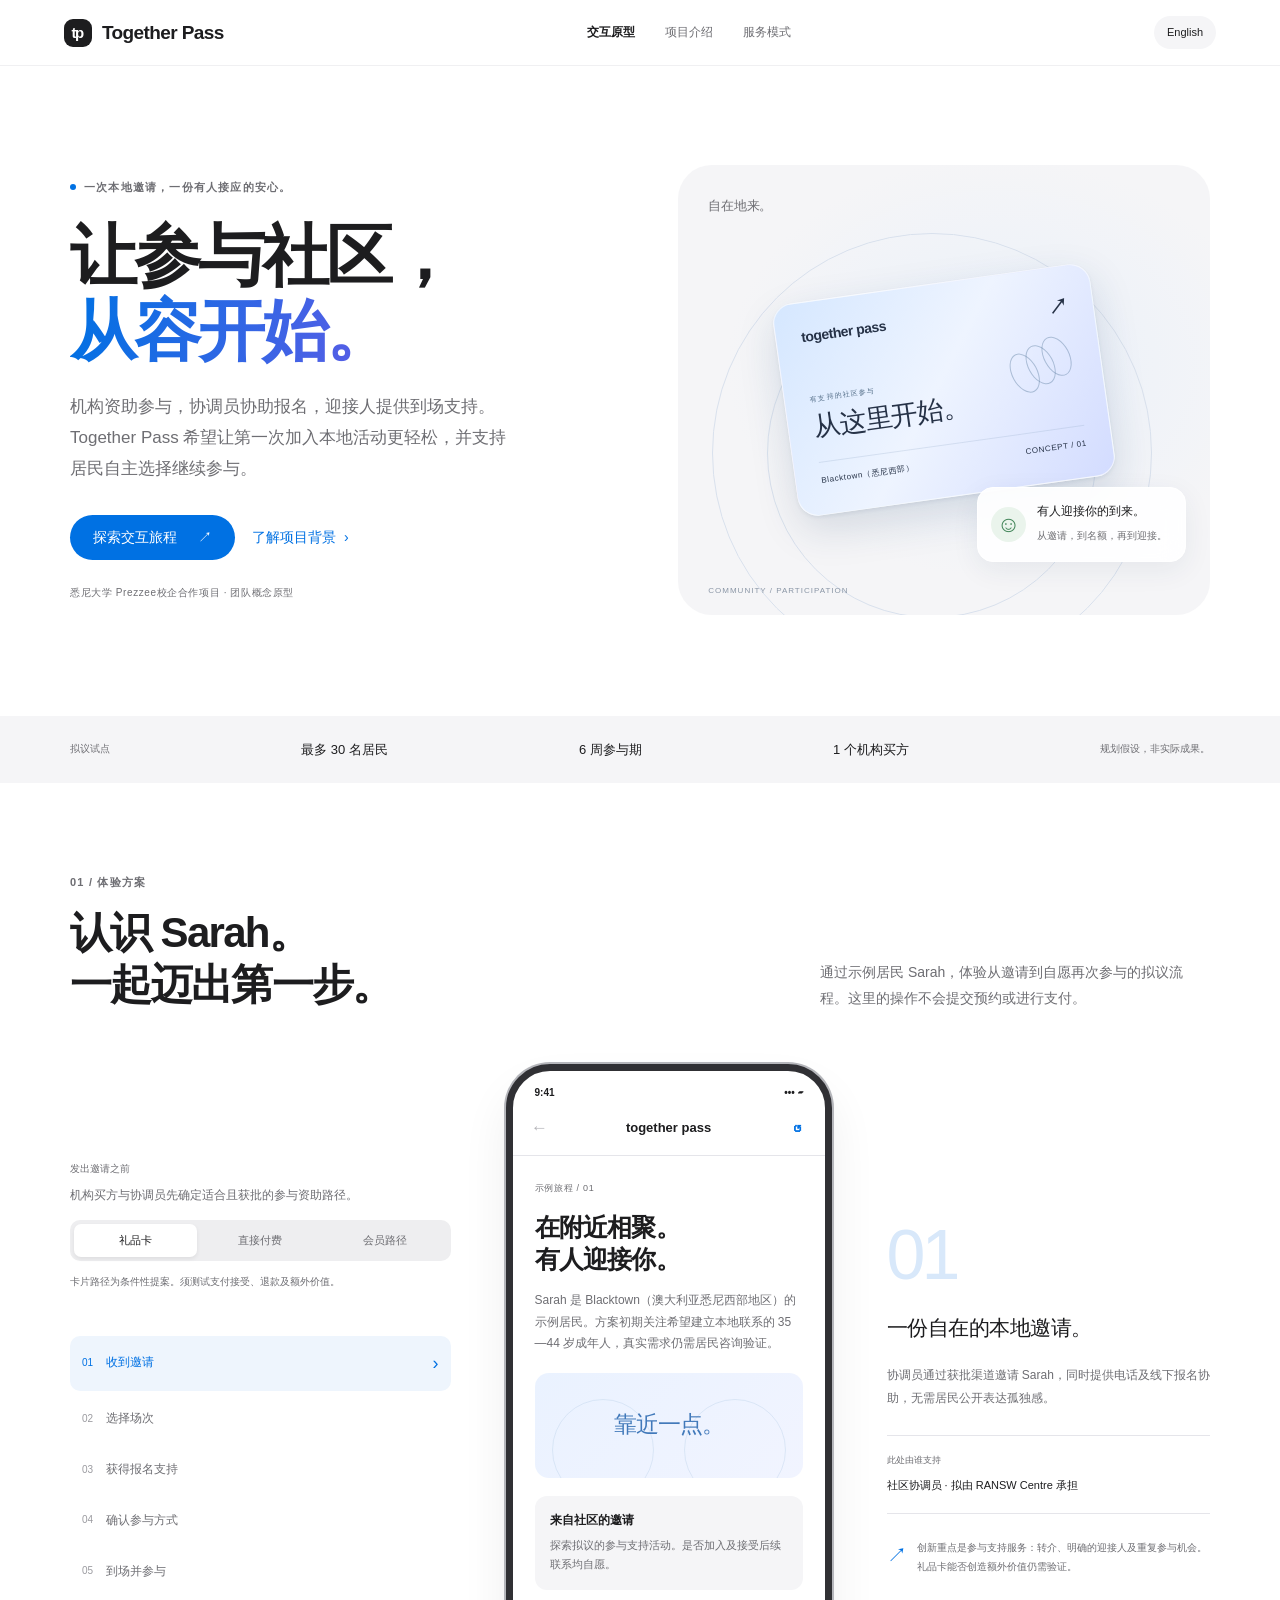
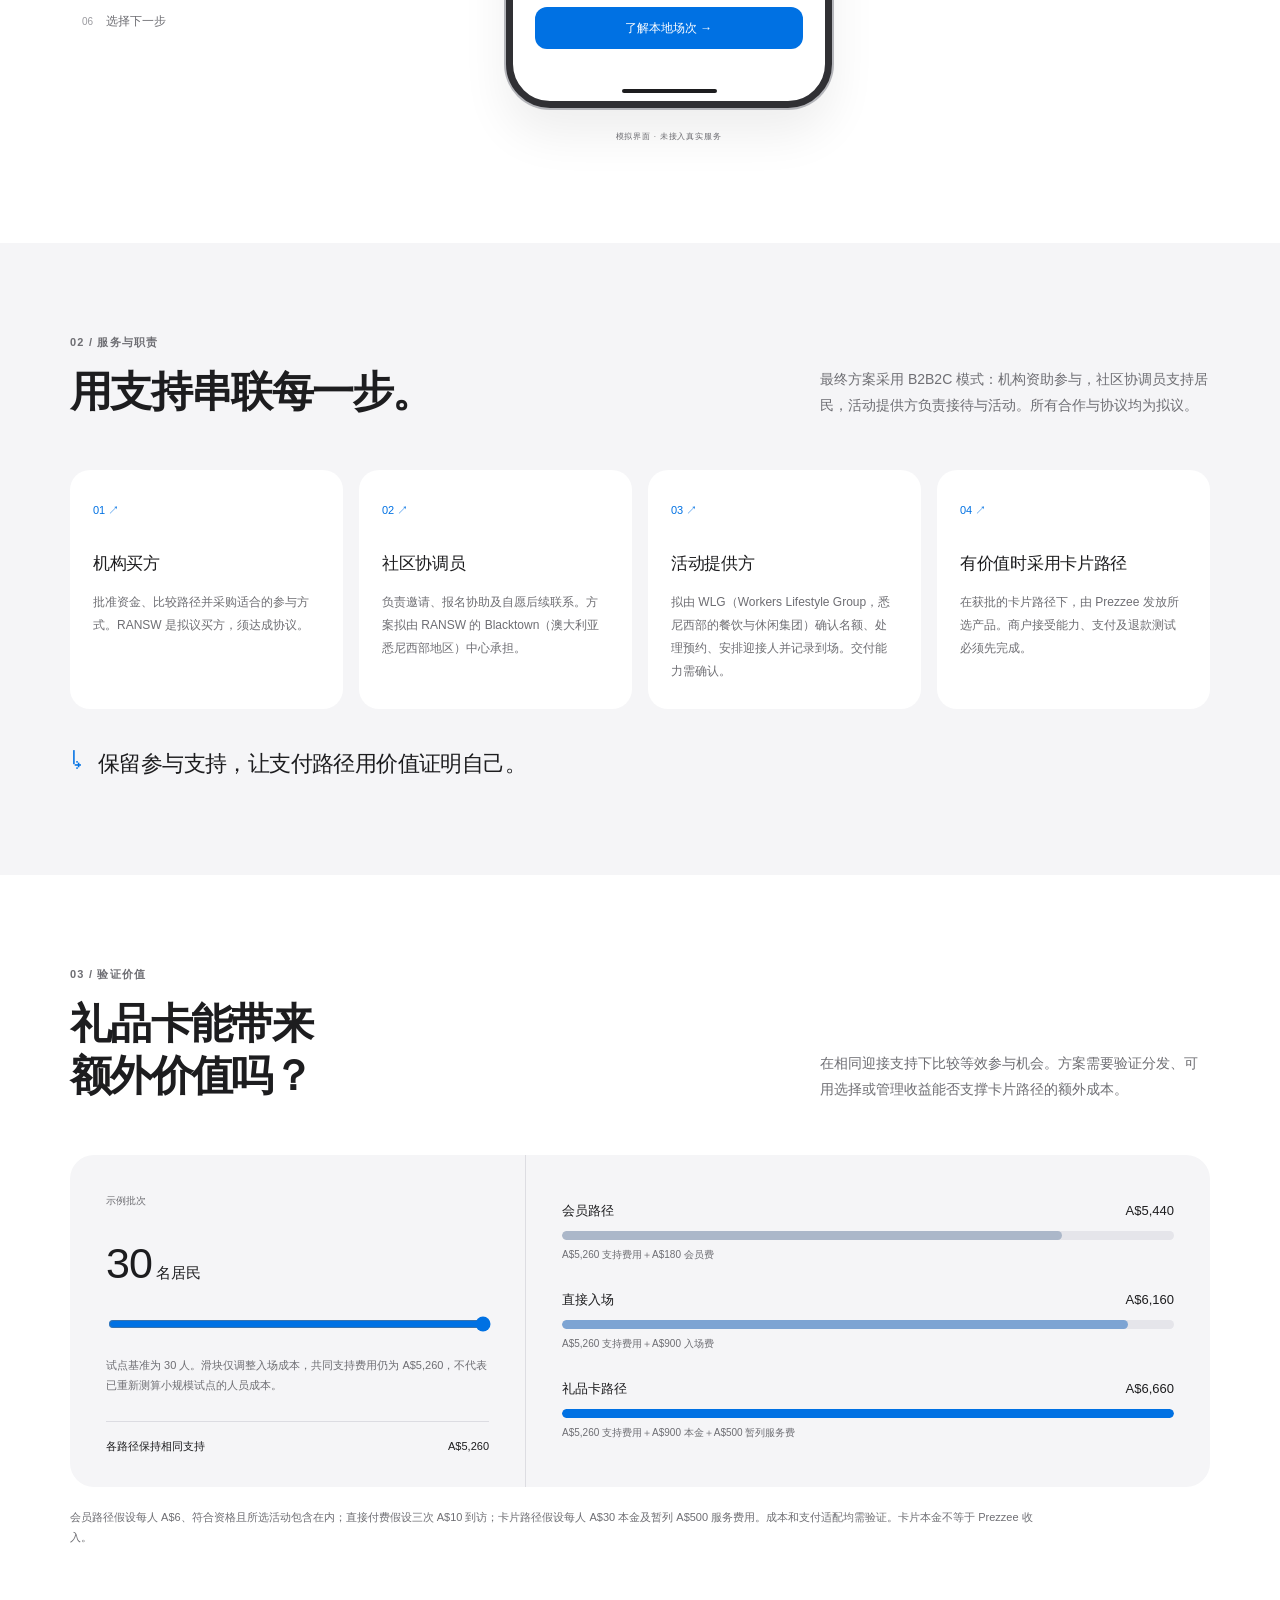
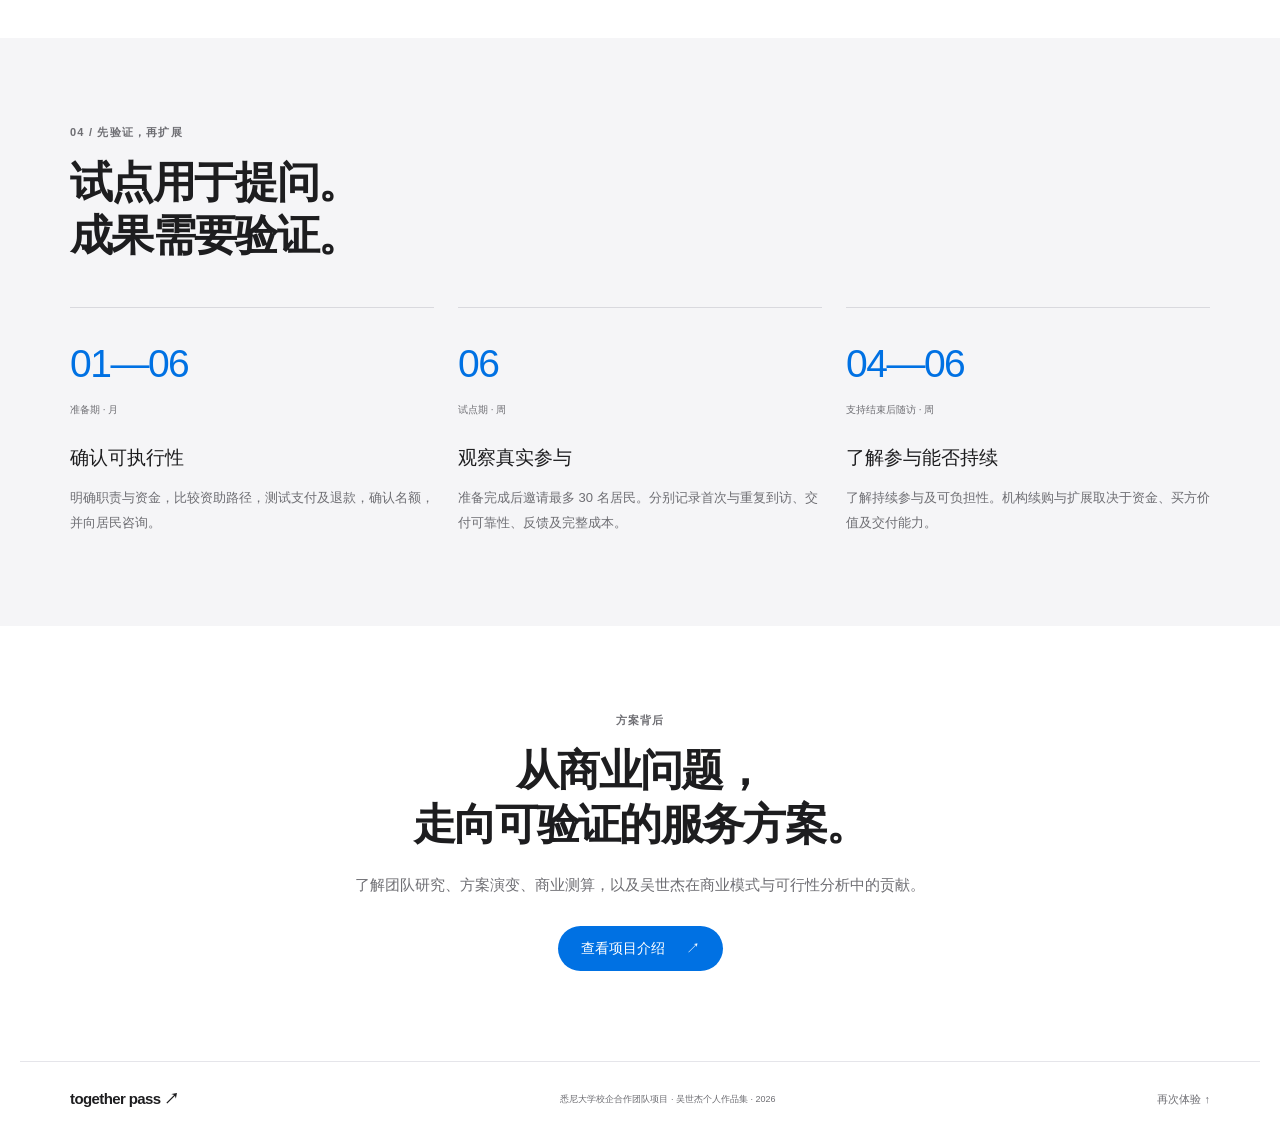
==== commit dc632254: "Correct company name to official Prezzee spelling" ====
--- a/index.html
+++ b/index.html
@@ -1,6 +1,6 @@
 <!doctype html><html lang="zh-CN"><head><meta charset="UTF-8"><meta name="viewport" content="width=device-width,initial-scale=1"><meta name="description" content="Together Pass 是悉尼大学校企合作团队项目的机构资助社区参与方案。在这里体验居民参与旅程、资助路径与试点测算。"><meta name="theme-color" content="#f5f5f7"><title>Together Pass · 社区参与支持原型</title><link rel="stylesheet" href="style.css"></head><body>
 <header><a class="brand" href="index.html"><span class="brandmark">tp</span>Together Pass</a><nav aria-label="页面导航"><a href="index.html" aria-current="page" data-en="Interactive prototype" data-zh="交互原型"></a><a href="about.html" data-en="About the project" data-zh="项目介绍"></a><a href="index.html#model" data-en="Service model" data-zh="服务模式"></a></nav><button class="lang" id="lang" aria-label="切换为英文">English</button></header>
-<main><section class="hero wrap"><div class="hero-copy"><div class="eyebrow"><span class="dot"></span><span data-en="A LOCAL INVITATION. A HUMAN WELCOME." data-zh="一次本地邀请，一份有人接应的安心。"></span></div><h1 data-en="A supported start.<br>A local <i>connection.</i>" data-zh="让参与社区，<br><i>从容开始。</i>"></h1><p class="lede" data-en="An institution funds access. A coordinator helps you join. A named host welcomes you. Explore a proposed service that supports the first visit and the choice to return." data-zh="机构资助参与，协调员协助报名，迎接人提供到场支持。Together Pass 希望让第一次加入本地活动更轻松，并支持居民自主选择继续参与。"></p><a class="button dark" href="#experience"><span data-en="Explore the interactive journey" data-zh="探索交互旅程"></span><span>↗</span></a><a class="hero-about" href="about.html" data-en="Discover the project <span>›</span>" data-zh="了解项目背景 <span>›</span>"></a><div class="hero-caption" data-en="UNIVERSITY OF SYDNEY · INDUSTRY COLLABORATION · GROUP PROJECT" data-zh="悉尼大学 Preezy校企合作项目 · 团队概念原型"></div></div><div class="hero-art" aria-label="Illustration of a community invitation"><div class="orbit o1"></div><div class="orbit o2"></div><span class="art-note" data-en="Come as you are." data-zh="自在地来。"></span><div class="pass"><div class="pass-top">together pass <span>↗</span></div><div class="pass-symbol"><span></span><span></span><span></span></div><div class="pass-label" data-en="SUPPORTED COMMUNITY ACCESS" data-zh="有支持的社区参与"></div><h2 data-en="A place to begin." data-zh="从这里开始。"></h2><div class="pass-bottom"><span data-en="BLACKTOWN, WESTERN SYDNEY" data-zh="Blacktown（悉尼西部）"></span><span>CONCEPT / 01</span></div></div><div class="welcome-note"><span class="mini-people">☺</span><div><strong data-en="Someone to welcome you." data-zh="有人迎接你的到来。"></strong><small data-en="An invitation. A place. A welcome." data-zh="从邀请，到名额，再到迎接。"></small></div></div><span class="art-index">COMMUNITY / PARTICIPATION</span></div></section>
+<main><section class="hero wrap"><div class="hero-copy"><div class="eyebrow"><span class="dot"></span><span data-en="A LOCAL INVITATION. A HUMAN WELCOME." data-zh="一次本地邀请，一份有人接应的安心。"></span></div><h1 data-en="A supported start.<br>A local <i>connection.</i>" data-zh="让参与社区，<br><i>从容开始。</i>"></h1><p class="lede" data-en="An institution funds access. A coordinator helps you join. A named host welcomes you. Explore a proposed service that supports the first visit and the choice to return." data-zh="机构资助参与，协调员协助报名，迎接人提供到场支持。Together Pass 希望让第一次加入本地活动更轻松，并支持居民自主选择继续参与。"></p><a class="button dark" href="#experience"><span data-en="Explore the interactive journey" data-zh="探索交互旅程"></span><span>↗</span></a><a class="hero-about" href="about.html" data-en="Discover the project <span>›</span>" data-zh="了解项目背景 <span>›</span>"></a><div class="hero-caption" data-en="UNIVERSITY OF SYDNEY · INDUSTRY COLLABORATION · GROUP PROJECT" data-zh="悉尼大学 Prezzee校企合作项目 · 团队概念原型"></div></div><div class="hero-art" aria-label="Illustration of a community invitation"><div class="orbit o1"></div><div class="orbit o2"></div><span class="art-note" data-en="Come as you are." data-zh="自在地来。"></span><div class="pass"><div class="pass-top">together pass <span>↗</span></div><div class="pass-symbol"><span></span><span></span><span></span></div><div class="pass-label" data-en="SUPPORTED COMMUNITY ACCESS" data-zh="有支持的社区参与"></div><h2 data-en="A place to begin." data-zh="从这里开始。"></h2><div class="pass-bottom"><span data-en="BLACKTOWN, WESTERN SYDNEY" data-zh="Blacktown（悉尼西部）"></span><span>CONCEPT / 01</span></div></div><div class="welcome-note"><span class="mini-people">☺</span><div><strong data-en="Someone to welcome you." data-zh="有人迎接你的到来。"></strong><small data-en="An invitation. A place. A welcome." data-zh="从邀请，到名额，再到迎接。"></small></div></div><span class="art-index">COMMUNITY / PARTICIPATION</span></div></section>
 <div class="context-strip"><div class="wrap"><span data-en="PROPOSED PILOT" data-zh="拟议试点"></span><strong data-en="Up to 30 residents" data-zh="最多 30 名居民"></strong><strong data-en="6 weeks of participation" data-zh="6 周参与期"></strong><strong data-en="1 institutional buyer" data-zh="1 个机构买方"></strong><span data-en="Planning assumptions, not results." data-zh="规划假设，非实际成果。"></span></div></div>
 <section class="wrap experience" id="experience"><div class="section-heading"><div><div class="eyebrow" data-en="01 / EXPERIENCE THE IDEA" data-zh="01 / 体验方案"></div><h2 data-en="Meet Sarah.<br>Take the first step." data-zh="认识 Sarah。<br>一起迈出第一步。"></h2></div><p data-en="An illustrative resident, a proposed service. Try the journey from invitation to a voluntary next visit. Nothing here submits a booking or processes a payment." data-zh="通过示例居民 Sarah，体验从邀请到自愿再次参与的拟议流程。这里的操作不会提交预约或进行支付。"></p></div><div class="demo-grid"><div class="journey-left"><div class="route-label" data-en="BEFORE THE INVITATION" data-zh="发出邀请之前"></div><p class="route-intro" data-en="The buyer and coordinator select a suitable, approved access route first." data-zh="机构买方与协调员先确定适合且获批的参与资助路径。"></p><div class="route-picker" role="group" aria-label="Illustrative access route"><button data-route="card"></button><button data-route="direct"></button><button data-route="member"></button></div><p class="route-warning" id="route-warning"></p><div id="steps" class="steps"></div></div><div class="phone-column"><div class="phone"><div class="phone-status"><span>9:41</span><span>••• ▰</span></div><div class="phone-nav"><button id="back" aria-label="Previous step">←</button><span>together pass</span><button id="reset" aria-label="Reset demo">↺</button></div><div id="phone-content" aria-live="polite"></div><div class="phone-home"></div></div><div class="simulation" data-en="SIMULATED INTERFACE · NO LIVE INTEGRATIONS" data-zh="模拟界面 · 未接入真实服务"></div></div><aside class="journey-aside"><div class="aside-number" id="step-number">01</div><h3 id="aside-title"></h3><p id="aside-description"></p><div class="handoff"><span data-en="WHO HELPS HERE" data-zh="此处由谁支持"></span><strong id="aside-owner"></strong></div><div class="quiet-note"><span>↗</span><p data-en="The innovation is the supported service: referrals, a named host and repeat opportunities. Whether a gift card adds value still needs testing." data-zh="创新重点是参与支持服务：转介、明确的迎接人及重复参与机会。礼品卡能否创造额外价值仍需验证。"></p></div></aside></div></section>
 <section class="model-section" id="model"><div class="wrap"><div class="section-heading"><div><div class="eyebrow" data-en="02 / A SERVICE, SHARED RESPONSIBILITIES" data-zh="02 / 服务与职责"></div><h2 data-en="Support connects the pieces." data-zh="用支持串联每一步。"></h2></div><p data-en="The final proposal is B2B2C: an institution funds access, a community coordinator supports residents, and an activity provider hosts them. Partners and agreements remain proposed." data-zh="最终方案采用 B2B2C 模式：机构资助参与，社区协调员支持居民，活动提供方负责接待与活动。所有合作与协议均为拟议。"></p></div><div class="roles"><article><span class="role-icon">01 ↗</span><h3 data-en="Institutional buyer" data-zh="机构买方"></h3><p data-en="Approves funds, compares routes and purchases suitable access. RANSW is the proposed buyer, subject to agreement." data-zh="批准资金、比较路径并采购适合的参与方式。RANSW 是拟议买方，须达成协议。"></p></article><article><span class="role-icon">02 ↗</span><h3 data-en="Community coordinator" data-zh="社区协调员"></h3><p data-en="Manages invitations, registration help and opt-in follow-up. The proposal places this role at RANSW’s Blacktown Centre." data-zh="负责邀请、报名协助及自愿后续联系。方案拟由 RANSW 的 Blacktown（澳大利亚悉尼西部地区）中心承担。"></p></article><article><span class="role-icon">03 ↗</span><h3 data-en="Activity provider" data-zh="活动提供方"></h3><p data-en="Workers Lifestyle Group (WLG), a Western Sydney hospitality and leisure group, is the proposed provider: confirms places, handles bookings, names a host and records visits. Capacity needs confirmation." data-zh="拟由 WLG（Workers Lifestyle Group，悉尼西部的餐饮与休闲集团）确认名额、处理预约、安排迎接人并记录到场。交付能力需确认。"></p></article><article><span class="role-icon">04 ↗</span><h3 data-en="Card delivery, if useful" data-zh="有价值时采用卡片路径"></h3><p data-en="On an approved card route, Prezzee would deliver the selected product. Merchant acceptance and payment/refund tests come first." data-zh="在获批的卡片路径下，由 Prezzee 发放所选产品。商户接受能力、支付及退款测试必须先完成。"></p></article></div><div class="principle"><span>↳</span><p data-en="Keep the welcome. Choose the payment route that earns its place." data-zh="保留参与支持，让支付路径用价值证明自己。"></p></div></div></section>
